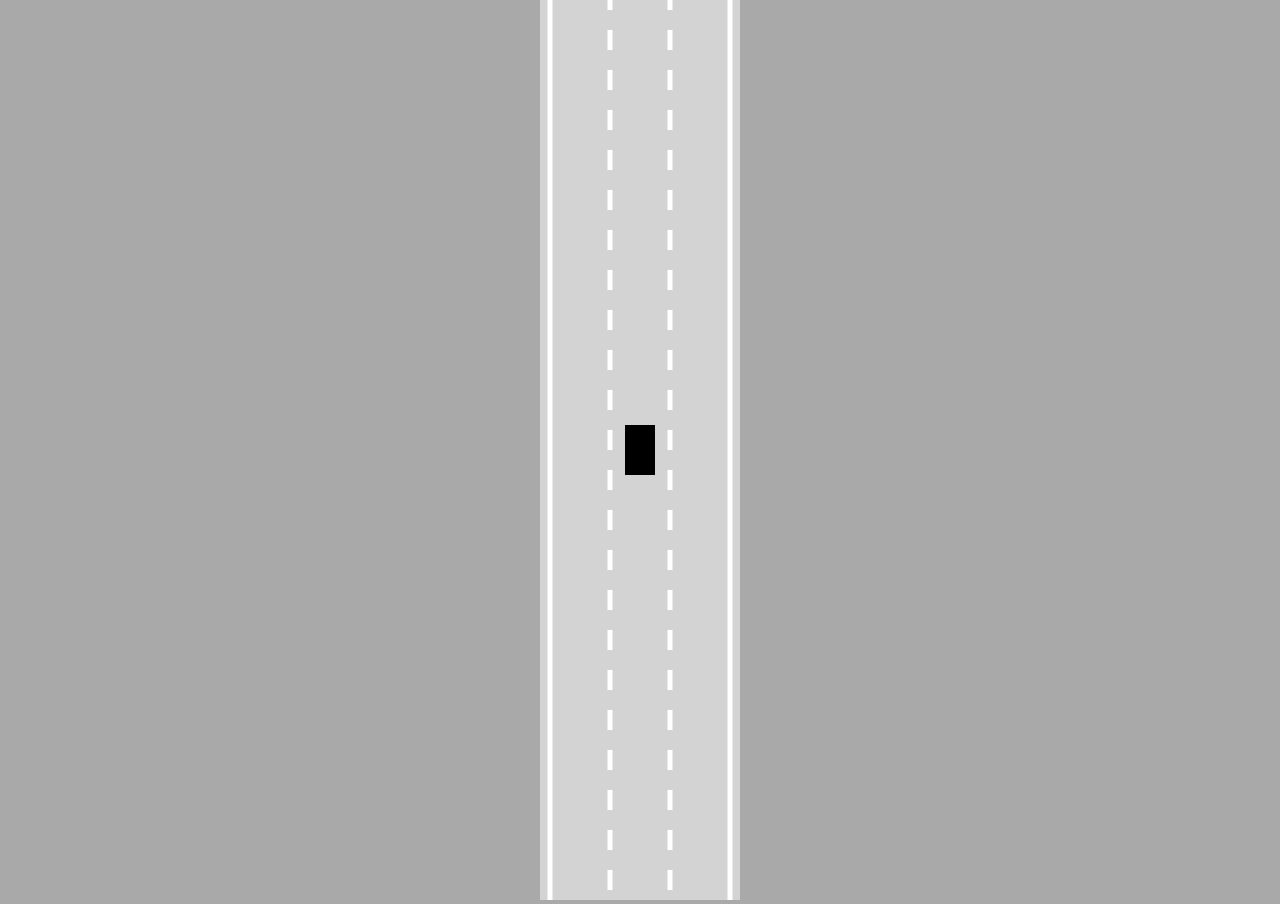
==== src/index.html @ 0635bec6 "Initial Commit" ====
<!DOCTYPE html>
<html lang="en">
<head>
    <meta charset="UTF-8">
    <meta name="viewport" content="width=device-width, initial-scale=1.0">
    <title>Self Driving Car Using Neural Networks</title>
    <link rel="stylesheet" href="style.css">
</head>
<body>
    <canvas id="mycanvas"></canvas>
    <script src="sensor.js"></script>
    <script src="utils.js"></script>
    <script src="road.js"></script>
    <script src="controls.js"></script>
    <script src="car.js"></script>
    <script src="main.js"></script>
</body>
</html>
---- src/style.css ----
body {
    margin: 0;
    background: darkgray;
    overflow: hidden;
    text-align: center;
}

canvas {
    background: lightgray;
}
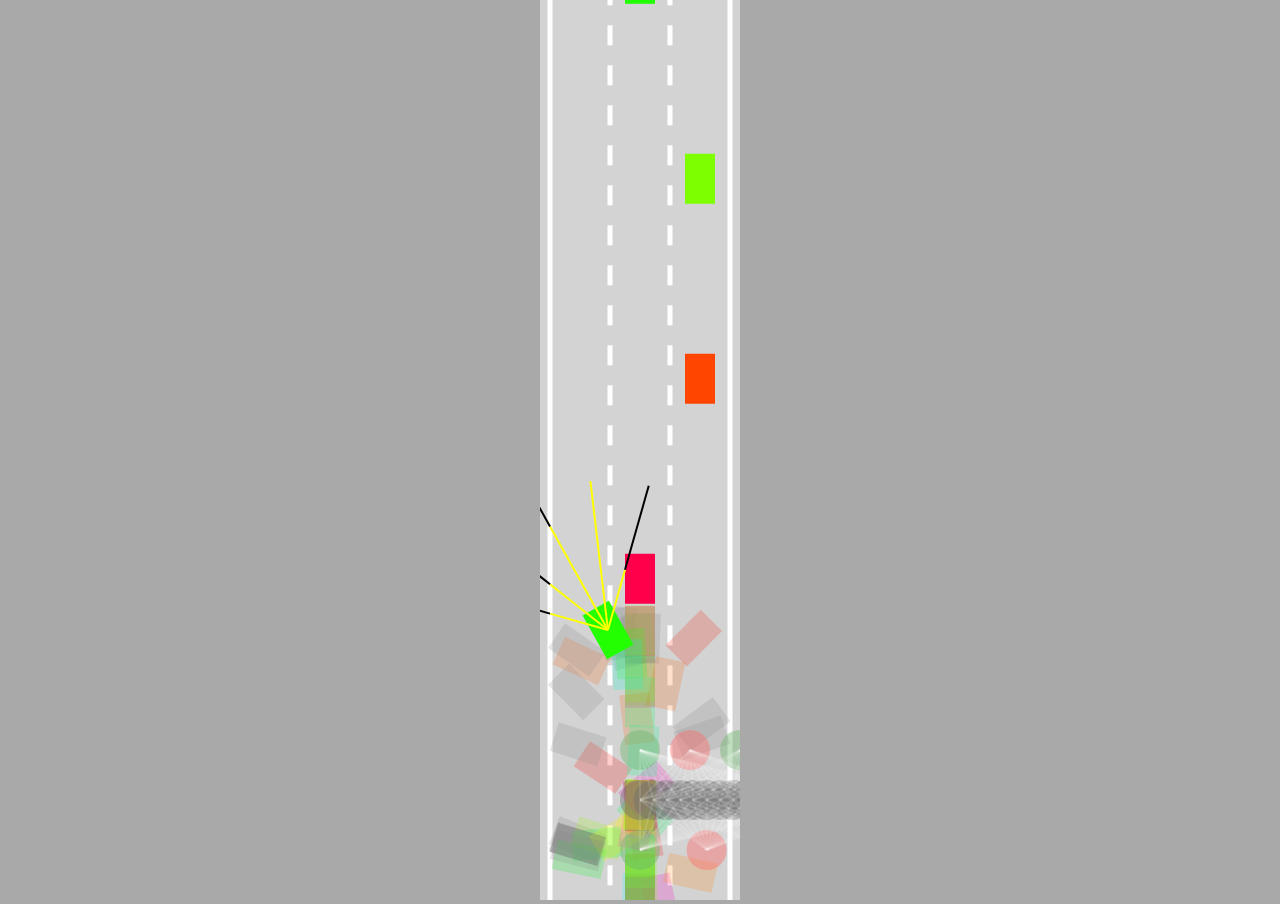
==== commit 583f4441: "Fourth Commit" ====
--- a/src/index.html
+++ b/src/index.html
@@ -9,11 +9,13 @@
 </head>
 <body>
     <canvas id="mycanvas"></canvas>
+    <script src="utils.js"></script>
+    <script src="network.js"></script>
+    <script src="visualizer.js"></script>
     <script src="sensor.js"></script>
-    <script src="utils.js"></script>
     <script src="road.js"></script>
     <script src="controls.js"></script>
     <script src="car.js"></script>
     <script src="main.js"></script>
 </body>
-</html>+</html>
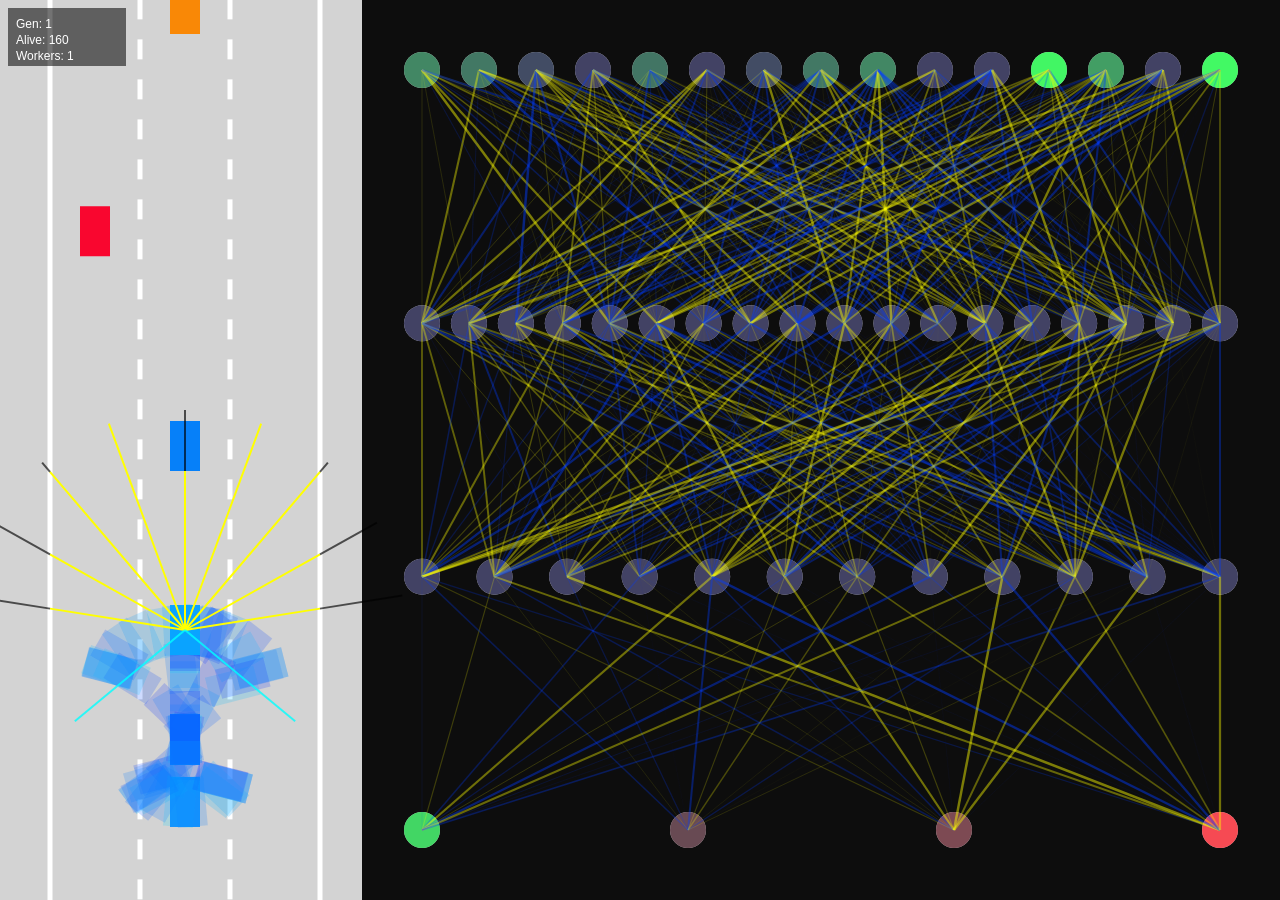
==== commit 35f04f19: "Fifth Commit" ====
--- a/src/index.html
+++ b/src/index.html
@@ -16,6 +16,7 @@
     <script src="road.js"></script>
     <script src="controls.js"></script>
     <script src="car.js"></script>
+    <script src="traffic.js"></script>
     <script src="main.js"></script>
 </body>
 </html>
--- a/src/style.css
+++ b/src/style.css
@@ -7,4 +7,7 @@
 
 canvas {
     background: lightgray;
-}+    display: block;
+    width: 100vw;
+    height: 100vh;
+}
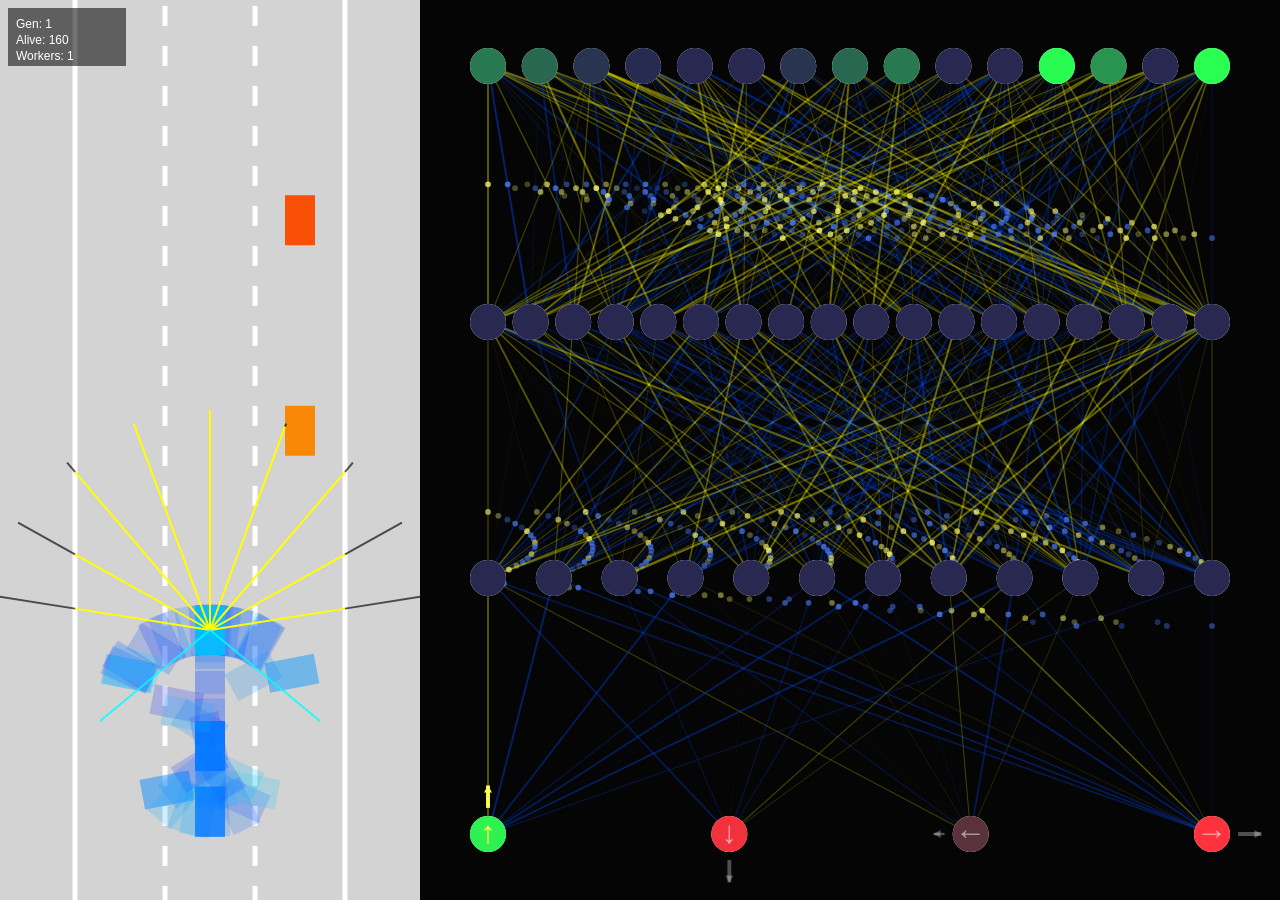
==== commit f1a1797a: "Sixth Commit" ====
--- a/src/index.html
+++ b/src/index.html
@@ -5,18 +5,19 @@
     <meta charset="UTF-8">
     <meta name="viewport" content="width=device-width, initial-scale=1.0">
     <title>Self Driving Car Using Neural Networks</title>
-    <link rel="stylesheet" href="style.css">
+    <link rel="stylesheet" href="style.css?v=2">
 </head>
 <body>
-    <canvas id="mycanvas"></canvas>
-    <script src="utils.js"></script>
-    <script src="network.js"></script>
-    <script src="visualizer.js"></script>
-    <script src="sensor.js"></script>
-    <script src="road.js"></script>
-    <script src="controls.js"></script>
-    <script src="car.js"></script>
-    <script src="traffic.js"></script>
-    <script src="main.js"></script>
+    <canvas id="carCanvas"></canvas>
+    <canvas id="networkCanvas"></canvas>
+    <script src="utils.js?v=2"></script>
+    <script src="network.js?v=2"></script>
+    <script src="visualizer.js?v=2"></script>
+    <script src="sensor.js?v=2"></script>
+    <script src="road.js?v=2"></script>
+    <script src="controls.js?v=2"></script>
+    <script src="car.js?v=2"></script>
+    <script src="traffic.js?v=2"></script>
+    <script src="main.js?v=2"></script>
 </body>
 </html>
--- a/src/style.css
+++ b/src/style.css
@@ -2,12 +2,45 @@
     margin: 0;
     background: darkgray;
     overflow: hidden;
-    text-align: center;
+    display: flex;
+    min-height: 100vh;
 }
 
 canvas {
-    background: lightgray;
     display: block;
-    width: 100vw;
     height: 100vh;
 }
+
+#carCanvas {
+    background: lightgray;
+    flex: 0 0 min(42vw, 420px);
+    min-width: 280px;
+}
+
+#networkCanvas {
+    background: #050505;
+    flex: 1 1 auto;
+    min-width: 320px;
+}
+
+@media (max-width: 720px) {
+    body {
+        flex-direction: column;
+    }
+
+    canvas {
+        width: 100vw;
+    }
+
+    #carCanvas {
+        flex: 1 1 58vh;
+        min-width: 0;
+        height: 58vh;
+    }
+
+    #networkCanvas {
+        flex: 1 1 42vh;
+        min-width: 0;
+        height: 42vh;
+    }
+}
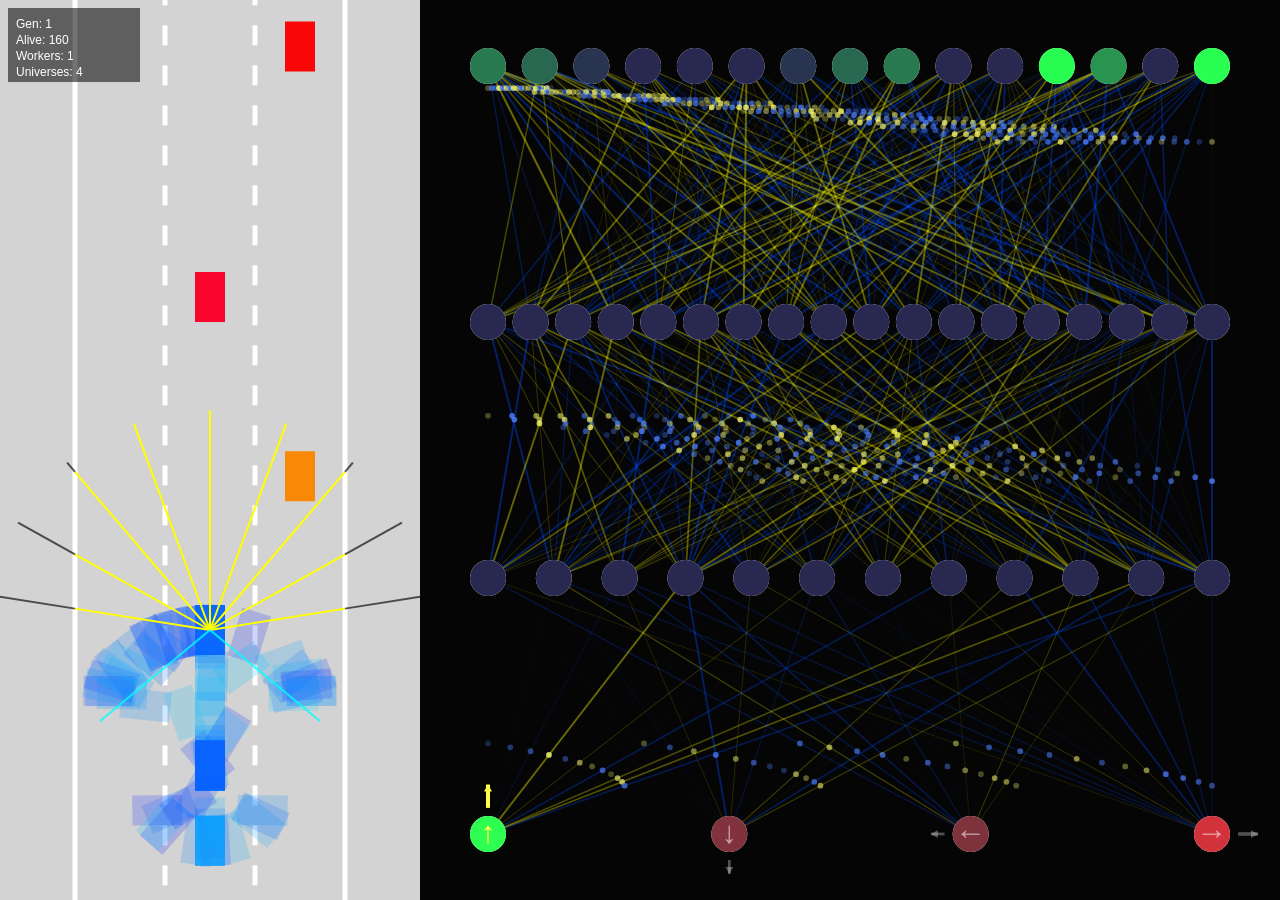
==== commit 5a5a33af: "Eight Commit" ====
--- a/src/index.html
+++ b/src/index.html
@@ -5,19 +5,20 @@
     <meta charset="UTF-8">
     <meta name="viewport" content="width=device-width, initial-scale=1.0">
     <title>Self Driving Car Using Neural Networks</title>
-    <link rel="stylesheet" href="style.css?v=2">
+    <link rel="stylesheet" href="style.css?v=3">
 </head>
 <body>
     <canvas id="carCanvas"></canvas>
     <canvas id="networkCanvas"></canvas>
-    <script src="utils.js?v=2"></script>
-    <script src="network.js?v=2"></script>
-    <script src="visualizer.js?v=2"></script>
-    <script src="sensor.js?v=2"></script>
-    <script src="road.js?v=2"></script>
-    <script src="controls.js?v=2"></script>
-    <script src="car.js?v=2"></script>
-    <script src="traffic.js?v=2"></script>
-    <script src="main.js?v=2"></script>
+    <script src="utils.js?v=3"></script>
+    <script src="network.js?v=3"></script>
+    <script src="visualizer.js?v=3"></script>
+    <script src="sensor.js?v=3"></script>
+    <script src="road.js?v=3"></script>
+    <script src="controls.js?v=3"></script>
+    <script src="fitness.js?v=3"></script>
+    <script src="car.js?v=3"></script>
+    <script src="traffic.js?v=3"></script>
+    <script src="main.js?v=3"></script>
 </body>
 </html>
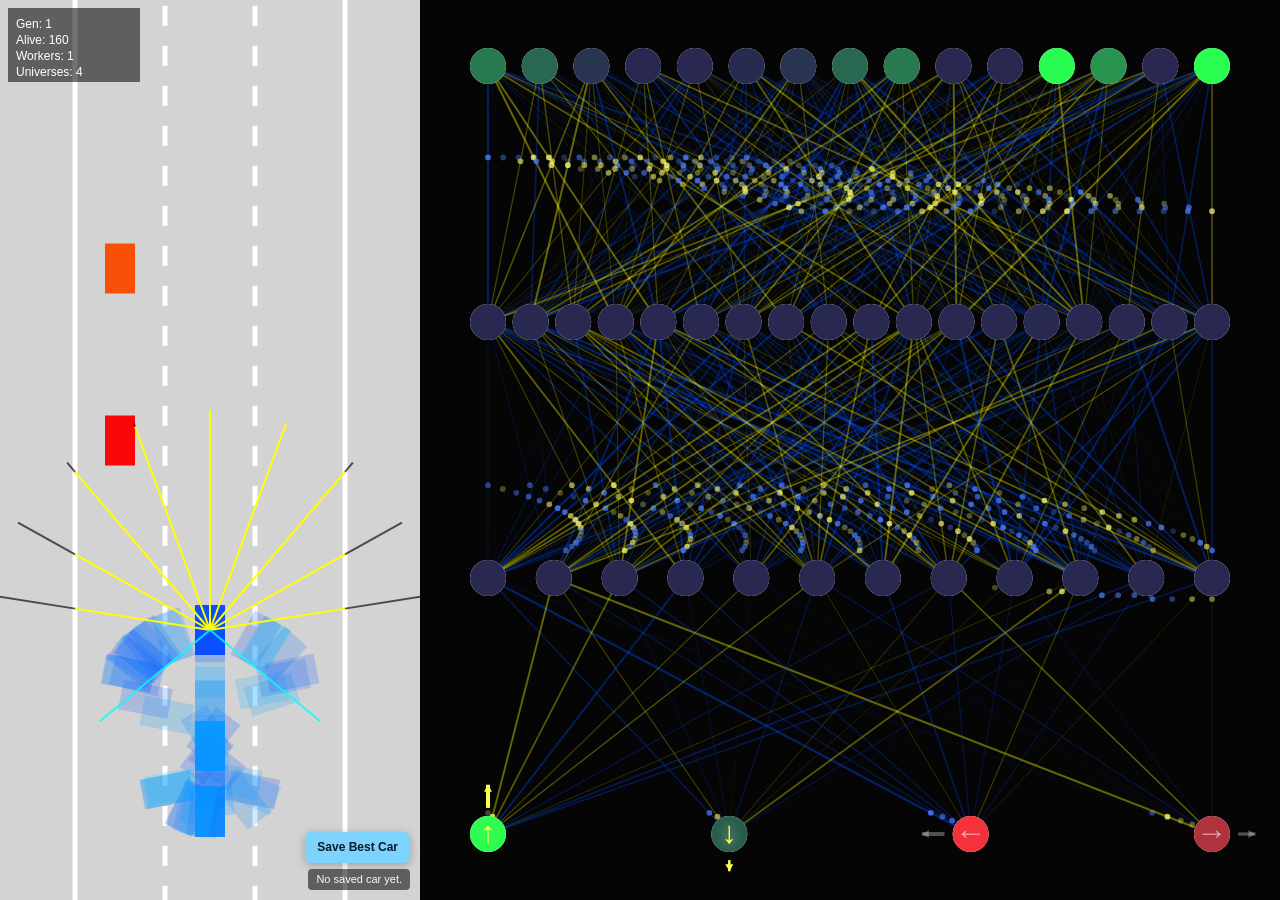
==== commit c97259f6: "13th Commit" ====
--- a/src/index.html
+++ b/src/index.html
@@ -5,20 +5,26 @@
     <meta charset="UTF-8">
     <meta name="viewport" content="width=device-width, initial-scale=1.0">
     <title>Self Driving Car Using Neural Networks</title>
-    <link rel="stylesheet" href="style.css?v=3">
+    <link rel="stylesheet" href="style.css?v=4">
 </head>
 <body>
-    <canvas id="carCanvas"></canvas>
+    <div class="simulation-panel">
+        <canvas id="carCanvas"></canvas>
+        <div class="simulation-controls">
+            <button id="saveBestCarBtn" type="button">Save Best Car</button>
+            <span id="saveStatus" class="save-status" aria-live="polite"></span>
+        </div>
+    </div>
     <canvas id="networkCanvas"></canvas>
-    <script src="utils.js?v=3"></script>
-    <script src="network.js?v=3"></script>
-    <script src="visualizer.js?v=3"></script>
-    <script src="sensor.js?v=3"></script>
-    <script src="road.js?v=3"></script>
-    <script src="controls.js?v=3"></script>
-    <script src="fitness.js?v=3"></script>
-    <script src="car.js?v=3"></script>
-    <script src="traffic.js?v=3"></script>
-    <script src="main.js?v=3"></script>
+    <script src="utils.js?v=4"></script>
+    <script src="network.js?v=4"></script>
+    <script src="visualizer.js?v=4"></script>
+    <script src="sensor.js?v=4"></script>
+    <script src="road.js?v=4"></script>
+    <script src="controls.js?v=4"></script>
+    <script src="fitness.js?v=4"></script>
+    <script src="car.js?v=4"></script>
+    <script src="traffic.js?v=4"></script>
+    <script src="main.js?v=4"></script>
 </body>
 </html>
--- a/src/style.css
+++ b/src/style.css
@@ -11,10 +11,62 @@
     height: 100vh;
 }
 
+.simulation-panel {
+    position: relative;
+    flex: 0 0 min(42vw, 420px);
+    min-width: 280px;
+    height: 100vh;
+}
+
+.simulation-controls {
+    position: absolute;
+    right: 10px;
+    bottom: 10px;
+    display: flex;
+    flex-direction: column;
+    align-items: flex-end;
+    gap: 6px;
+    z-index: 2;
+}
+
+#saveBestCarBtn {
+    border: none;
+    border-radius: 6px;
+    padding: 8px 12px;
+    font: 12px/1.2 sans-serif;
+    font-weight: 600;
+    color: #0b1a2a;
+    background: #7dd3fc;
+    cursor: pointer;
+    box-shadow: 0 2px 8px rgba(0, 0, 0, 0.25);
+}
+
+#saveBestCarBtn:hover {
+    background: #bae6fd;
+}
+
+#saveBestCarBtn:active {
+    transform: translateY(1px);
+}
+
+.save-status {
+    font: 11px/1.2 sans-serif;
+    color: #f8fafc;
+    background: rgba(0, 0, 0, 0.55);
+    border-radius: 4px;
+    padding: 4px 8px;
+    max-width: 180px;
+    text-align: right;
+}
+
+.save-status:empty {
+    display: none;
+}
+
 #carCanvas {
     background: lightgray;
-    flex: 0 0 min(42vw, 420px);
-    min-width: 280px;
+    width: 100%;
+    height: 100%;
 }
 
 #networkCanvas {
@@ -38,6 +90,12 @@
         height: 58vh;
     }
 
+    .simulation-panel {
+        flex: 1 1 58vh;
+        min-width: 0;
+        height: 58vh;
+    }
+
     #networkCanvas {
         flex: 1 1 42vh;
         min-width: 0;
